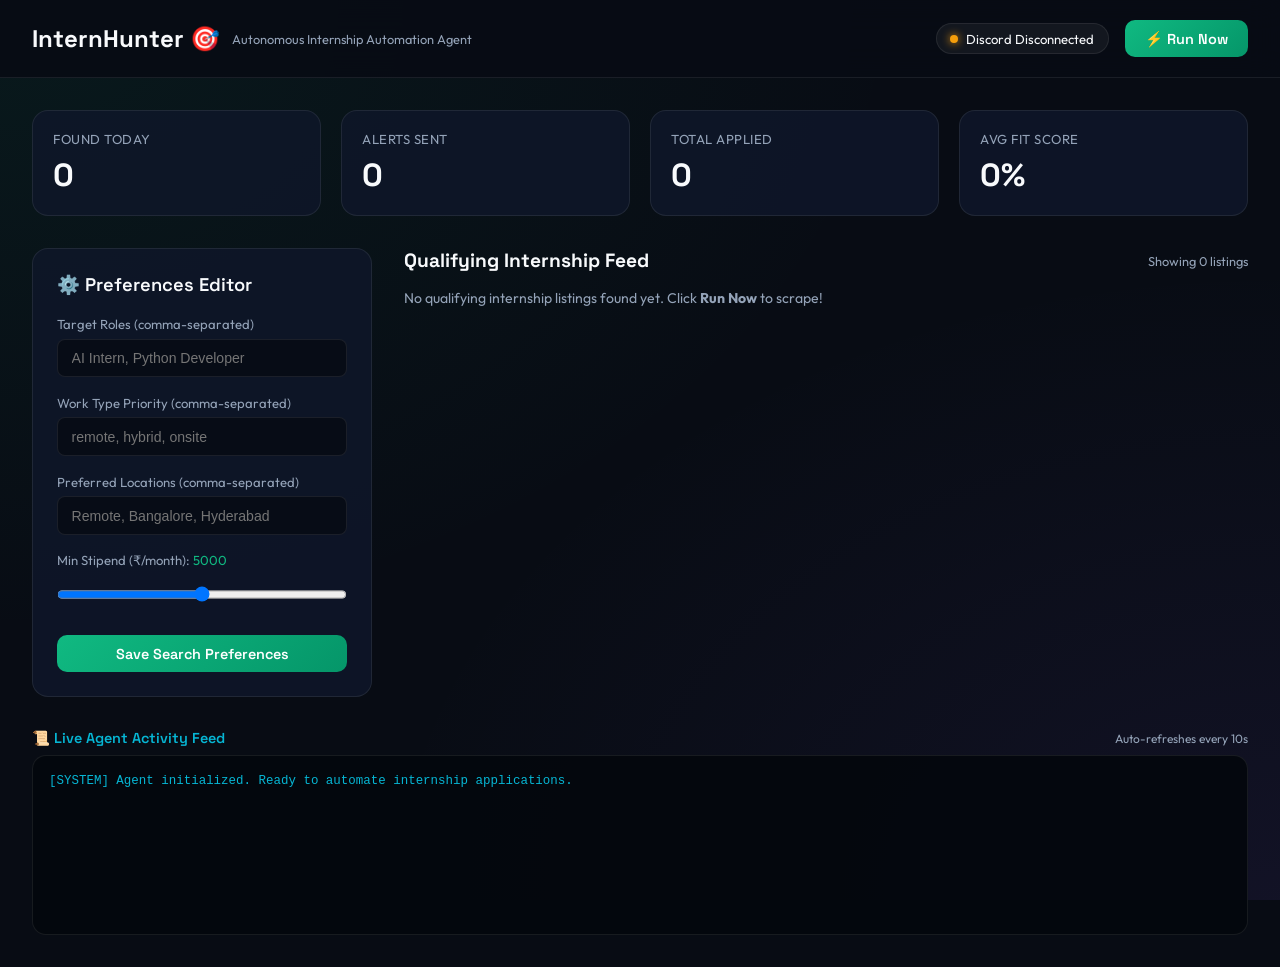
==== static/index.html @ 27486fa4 "Initial commit: InternHunter AI Internship Agent" ====
<!DOCTYPE html>
<html lang="en">
<head>
  <meta charset="UTF-8">
  <meta name="viewport" content="width=device-width, initial-scale=1.0">
  <title>InternHunter 🎯 AI Internship Agent</title>
  <link rel="stylesheet" href="/static/style.css">
  <link rel="icon" href="data:image/svg+xml,<svg xmlns=%22http://www.w3.org/2000/svg%22 viewBox=%220 0 100 100%22><text y=%22.9em%22 font-size=%2290%22>🎯</text></svg>">
</head>
<body>

  <!-- Top Navbar -->
  <header>
    <div class="brand">
      <h1>InternHunter 🎯</h1>
      <span style="font-size: 0.8rem; color: var(--text-muted);">Autonomous Internship Automation Agent</span>
    </div>

    <div style="display: flex; align-items: center; gap: 1rem;">
      <div class="status-badge" id="discordStatus">
        <div class="dot offline" id="discordDot"></div>
        <span id="discordStatusText">Discord Disconnected</span>
      </div>
      <button class="btn-primary" onclick="triggerRunNow()">⚡ Run Now</button>
    </div>
  </header>

  <!-- Main Container -->
  <div class="container">
    
    <!-- Stats Bar -->
    <div class="stats-grid">
      <div class="stat-card">
        <span class="stat-label">Found Today</span>
        <span class="stat-value" id="statFound">0</span>
      </div>
      <div class="stat-card">
        <span class="stat-label">Alerts Sent</span>
        <span class="stat-value" id="statAlerted">0</span>
      </div>
      <div class="stat-card">
        <span class="stat-label">Total Applied</span>
        <span class="stat-value" id="statApplied">0</span>
      </div>
      <div class="stat-card">
        <span class="stat-label">Avg Fit Score</span>
        <span class="stat-value" id="statAvgScore">0%</span>
      </div>
    </div>

    <!-- Dashboard Main Layout -->
    <div class="dashboard-layout">
      
      <!-- Left Panel (30%): Preferences Editor -->
      <aside>
        <div class="card">
          <div class="card-title">⚙️ Preferences Editor</div>
          <form id="preferencesForm" onsubmit="handleSavePreferences(event)">
            <div class="form-group">
              <label>Target Roles (comma-separated)</label>
              <input type="text" class="form-control" id="prefRoles" placeholder="AI Intern, Python Developer">
            </div>

            <div class="form-group">
              <label>Work Type Priority (comma-separated)</label>
              <input type="text" class="form-control" id="prefWorkTypes" placeholder="remote, hybrid, onsite">
            </div>

            <div class="form-group">
              <label>Preferred Locations (comma-separated)</label>
              <input type="text" class="form-control" id="prefLocations" placeholder="Remote, Bangalore, Hyderabad">
            </div>

            <div class="form-group">
              <label>Min Stipend (₹/month): <span id="stipendVal" style="color: var(--accent-green);">5000</span></label>
              <input type="range" min="0" max="50000" step="1000" class="form-control" id="prefMinStipend" oninput="document.getElementById('stipendVal').innerText = this.value">
            </div>

            <button type="submit" class="btn-primary" style="width: 100%;">Save Search Preferences</button>
          </form>
        </div>
      </aside>

      <!-- Main Panel (70%): Job Listings Feed -->
      <main>
        <div style="display: flex; justify-content: space-between; align-items: center; margin-bottom: 1rem;">
          <h2 style="font-family: 'Space Grotesk', sans-serif; font-size: 1.2rem;">Qualifying Internship Feed</h2>
          <span style="font-size: 0.8rem; color: var(--text-muted);" id="feedCount">Showing 0 listings</span>
        </div>

        <div class="feed-container" id="feedContainer">
          <p style="color: var(--text-muted); font-size: 0.88rem;">No qualifying internship listings found yet. Click <strong>Run Now</strong> to scrape!</p>
        </div>
      </main>

    </div>

    <!-- Bottom Activity Logs -->
    <div class="logs-section">
      <div style="display: flex; justify-content: space-between; align-items: center; margin-bottom: 0.5rem;">
        <span style="font-family: 'Space Grotesk', sans-serif; font-weight: 600; font-size: 0.9rem; color: var(--accent-cyan);">📜 Live Agent Activity Feed</span>
        <span style="font-size: 0.75rem; color: var(--text-muted);">Auto-refreshes every 10s</span>
      </div>
      <div class="logs-box" id="logsBox">
        <div class="log-entry INFO">[SYSTEM] Agent initialized. Ready to automate internship applications.</div>
      </div>
    </div>

  </div>

  <script src="/static/app.js"></script>
</body>
</html>
---- static/style.css ----
@import url('https://fonts.googleapis.com/css2?family=Outfit:wght@300;400;500;600;700&family=Space+Grotesk:wght@500;600;700&display=swap');

:root {
  --bg-dark: #080c14;
  --bg-card: rgba(15, 23, 42, 0.85);
  --border-card: rgba(255, 255, 255, 0.08);
  --accent-green: #10b981;
  --accent-yellow: #f59e0b;
  --accent-cyan: #06b6d4;
  --accent-purple: #8b5cf6;
  --text-main: #f8fafc;
  --text-muted: #94a3b8;
}

* {
  box-sizing: border-box;
  margin: 0;
  padding: 0;
}

body {
  background-color: var(--bg-dark);
  color: var(--text-main);
  font-family: 'Outfit', sans-serif;
  min-height: 100vh;
  background-image: 
    radial-gradient(at 0% 0%, rgba(16, 185, 129, 0.08) 0px, transparent 50%),
    radial-gradient(at 100% 100%, rgba(139, 92, 246, 0.08) 0px, transparent 50%);
  background-attachment: fixed;
}

header {
  background: rgba(8, 12, 20, 0.9);
  backdrop-filter: blur(16px);
  border-bottom: 1px solid var(--border-card);
  padding: 1.25rem 2rem;
  display: flex;
  justify-content: space-between;
  align-items: center;
  position: sticky;
  top: 0;
  z-index: 100;
}

.brand {
  display: flex;
  align-items: center;
  gap: 0.75rem;
}

.brand h1 {
  font-family: 'Space Grotesk', sans-serif;
  font-size: 1.5rem;
  font-weight: 700;
}

.status-badge {
  display: flex;
  align-items: center;
  gap: 0.5rem;
  background: rgba(255, 255, 255, 0.05);
  border: 1px solid var(--border-card);
  padding: 0.4rem 0.85rem;
  border-radius: 20px;
  font-size: 0.82rem;
}

.dot {
  width: 8px;
  height: 8px;
  border-radius: 50%;
}
.dot.online { background: var(--accent-green); box-shadow: 0 0 8px var(--accent-green); }
.dot.offline { background: var(--accent-yellow); box-shadow: 0 0 8px var(--accent-yellow); }

.btn-primary {
  background: linear-gradient(135deg, var(--accent-green), #059669);
  color: #fff;
  border: none;
  padding: 0.6rem 1.25rem;
  border-radius: 10px;
  font-family: 'Space Grotesk', sans-serif;
  font-weight: 600;
  font-size: 0.9rem;
  cursor: pointer;
  transition: transform 0.2s ease, opacity 0.2s ease;
}

.btn-primary:hover {
  transform: translateY(-2px);
  opacity: 0.9;
}

.container {
  max-width: 1400px;
  margin: 0 auto;
  padding: 2rem;
}

/* Stats Row */
.stats-grid {
  display: grid;
  grid-template-columns: repeat(4, 1fr);
  gap: 1.25rem;
  margin-bottom: 2rem;
}

.stat-card {
  background: var(--bg-card);
  border: 1px solid var(--border-card);
  border-radius: 16px;
  padding: 1.25rem;
  display: flex;
  flex-direction: column;
  gap: 0.5rem;
}

.stat-label {
  font-size: 0.82rem;
  color: var(--text-muted);
  text-transform: uppercase;
  letter-spacing: 0.5px;
}

.stat-value {
  font-family: 'Space Grotesk', sans-serif;
  font-size: 2rem;
  font-weight: 700;
  color: var(--text-main);
}

/* Main Layout Grid */
.dashboard-layout {
  display: grid;
  grid-template-columns: 340px 1fr;
  gap: 2rem;
}

.card {
  background: var(--bg-card);
  border: 1px solid var(--border-card);
  border-radius: 16px;
  padding: 1.5rem;
}

.card-title {
  font-family: 'Space Grotesk', sans-serif;
  font-size: 1.15rem;
  font-weight: 600;
  margin-bottom: 1.25rem;
}

.form-group {
  margin-bottom: 1.1rem;
}

.form-group label {
  display: block;
  font-size: 0.82rem;
  color: var(--text-muted);
  margin-bottom: 0.4rem;
}

.form-control {
  width: 100%;
  padding: 0.65rem 0.85rem;
  background: rgba(0, 0, 0, 0.4);
  border: 1px solid var(--border-card);
  border-radius: 8px;
  color: #fff;
  font-size: 0.88rem;
  outline: none;
}

.form-control:focus {
  border-color: var(--accent-green);
}

/* Job Feed List */
.feed-container {
  display: flex;
  flex-direction: column;
  gap: 1.25rem;
}

.job-card {
  background: var(--bg-card);
  border: 1px solid var(--border-card);
  border-radius: 16px;
  padding: 1.5rem;
  display: grid;
  grid-template-columns: 70px 1fr 100px;
  gap: 1.25rem;
  align-items: center;
  transition: border-color 0.2s ease;
}

.job-card:hover {
  border-color: rgba(16, 185, 129, 0.3);
}

.company-logo {
  width: 60px;
  height: 60px;
  border-radius: 14px;
  background: rgba(255, 255, 255, 0.05);
  display: grid;
  place-items: center;
  font-size: 1.75rem;
  border: 1px solid var(--border-card);
}

.job-details h3 {
  font-family: 'Space Grotesk', sans-serif;
  font-size: 1.1rem;
  margin-bottom: 0.25rem;
}

.company-name {
  font-size: 0.88rem;
  color: var(--text-muted);
  margin-bottom: 0.5rem;
}

.meta-tags {
  display: flex;
  gap: 0.5rem;
  flex-wrap: wrap;
  margin-bottom: 0.75rem;
}

.tag {
  padding: 0.25rem 0.6rem;
  border-radius: 6px;
  font-size: 0.75rem;
  font-weight: 500;
  background: rgba(255, 255, 255, 0.06);
}

.tag.remote { background: rgba(16, 185, 129, 0.15); color: var(--accent-green); }
.tag.hybrid { background: rgba(6, 182, 212, 0.15); color: var(--accent-cyan); }
.tag.onsite { background: rgba(139, 92, 246, 0.15); color: var(--accent-purple); }

.match-reasons {
  font-size: 0.8rem;
  color: #cbd5e1;
  padding-left: 1.2rem;
}

/* Score Ring */
.score-circle {
  width: 70px;
  height: 70px;
  border-radius: 50%;
  display: flex;
  flex-direction: column;
  align-items: center;
  justify-content: center;
  font-family: 'Space Grotesk', sans-serif;
  font-weight: 700;
  font-size: 1.1rem;
  border: 3px solid var(--accent-green);
  box-shadow: 0 0 12px rgba(16, 185, 129, 0.2);
}

.score-circle.medium {
  border-color: var(--accent-yellow);
  box-shadow: 0 0 12px rgba(245, 158, 11, 0.2);
}

.actions-row {
  margin-top: 1rem;
  display: flex;
  gap: 0.5rem;
}

.btn-sm {
  padding: 0.4rem 0.85rem;
  border-radius: 6px;
  font-size: 0.78rem;
  font-weight: 600;
  cursor: pointer;
  border: none;
}

.btn-applied { background: rgba(255, 255, 255, 0.1); color: var(--text-muted); }
.btn-mark { background: var(--accent-green); color: #fff; }
.btn-open { background: rgba(255, 255, 255, 0.08); color: #fff; text-decoration: none; display: inline-block; }

/* Activity Log Bottom Box */
.logs-section {
  margin-top: 2rem;
}

.logs-box {
  background: rgba(4, 7, 13, 0.9);
  border: 1px solid var(--border-card);
  border-radius: 14px;
  padding: 1rem;
  height: 180px;
  overflow-y: auto;
  font-family: 'Courier New', Courier, monospace;
  font-size: 0.78rem;
}

.log-entry {
  line-height: 1.5;
  color: var(--accent-cyan);
}
.log-entry.SUCCESS { color: var(--accent-green); }
.log-entry.WARNING { color: var(--accent-yellow); }
.log-entry.ERROR { color: #ef4444; }

@media (max-width: 1024px) {
  .dashboard-layout { grid-template-columns: 1fr; }
  .stats-grid { grid-template-columns: repeat(2, 1fr); }
}
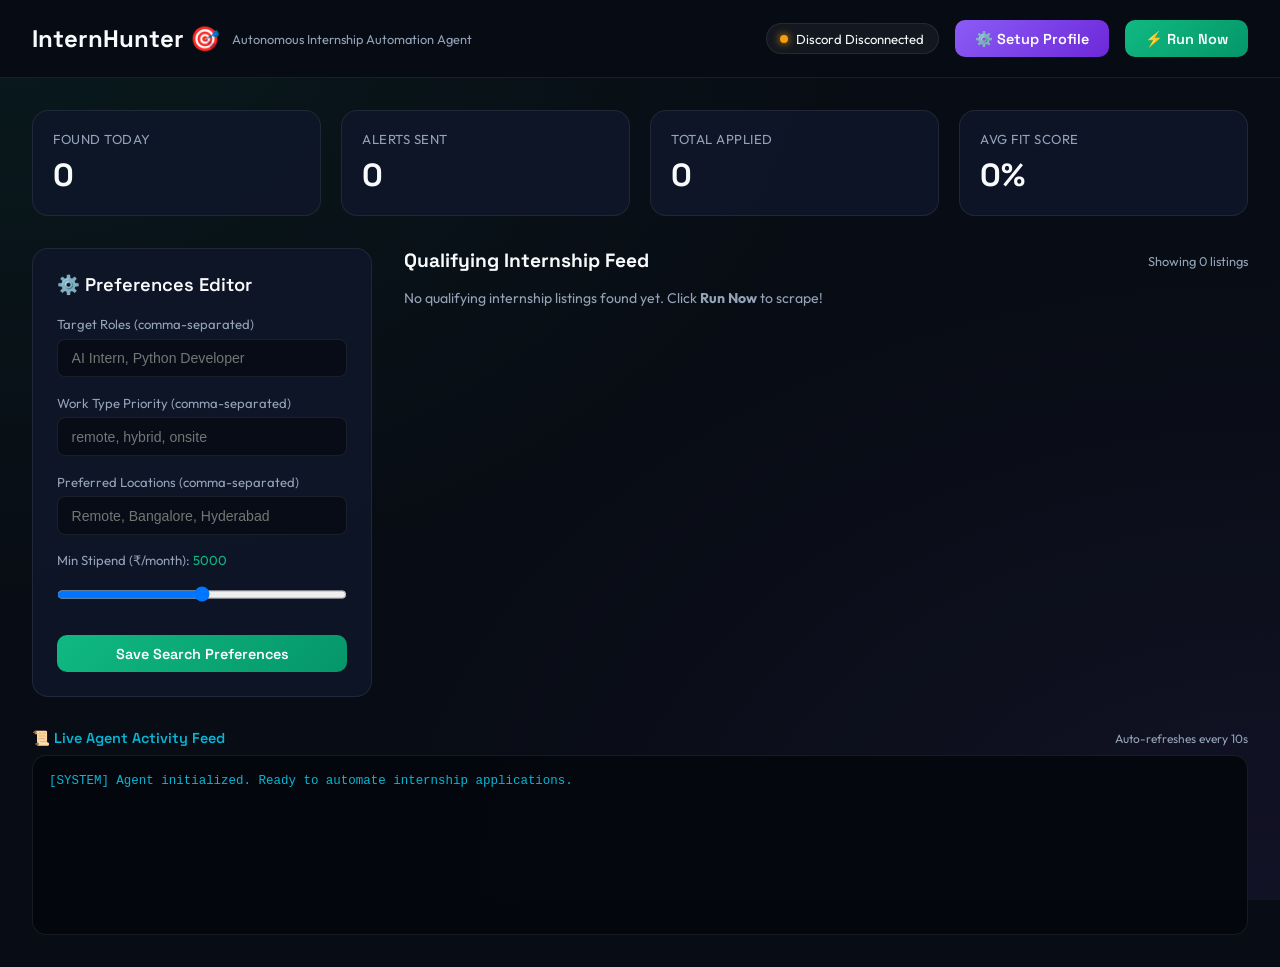
==== commit ebce16bf: "feat: add multi-step setup wizard at /setup-profile — anyone can self-onboard" ====
--- a/static/index.html
+++ b/static/index.html
@@ -21,6 +21,9 @@
         <div class="dot offline" id="discordDot"></div>
         <span id="discordStatusText">Discord Disconnected</span>
       </div>
+      <a href="/setup-profile" style="text-decoration:none;">
+        <button class="btn-primary" style="background: linear-gradient(135deg, #8b5cf6, #6d28d9);">⚙️ Setup Profile</button>
+      </a>
       <button class="btn-primary" onclick="triggerRunNow()">⚡ Run Now</button>
     </div>
   </header>
